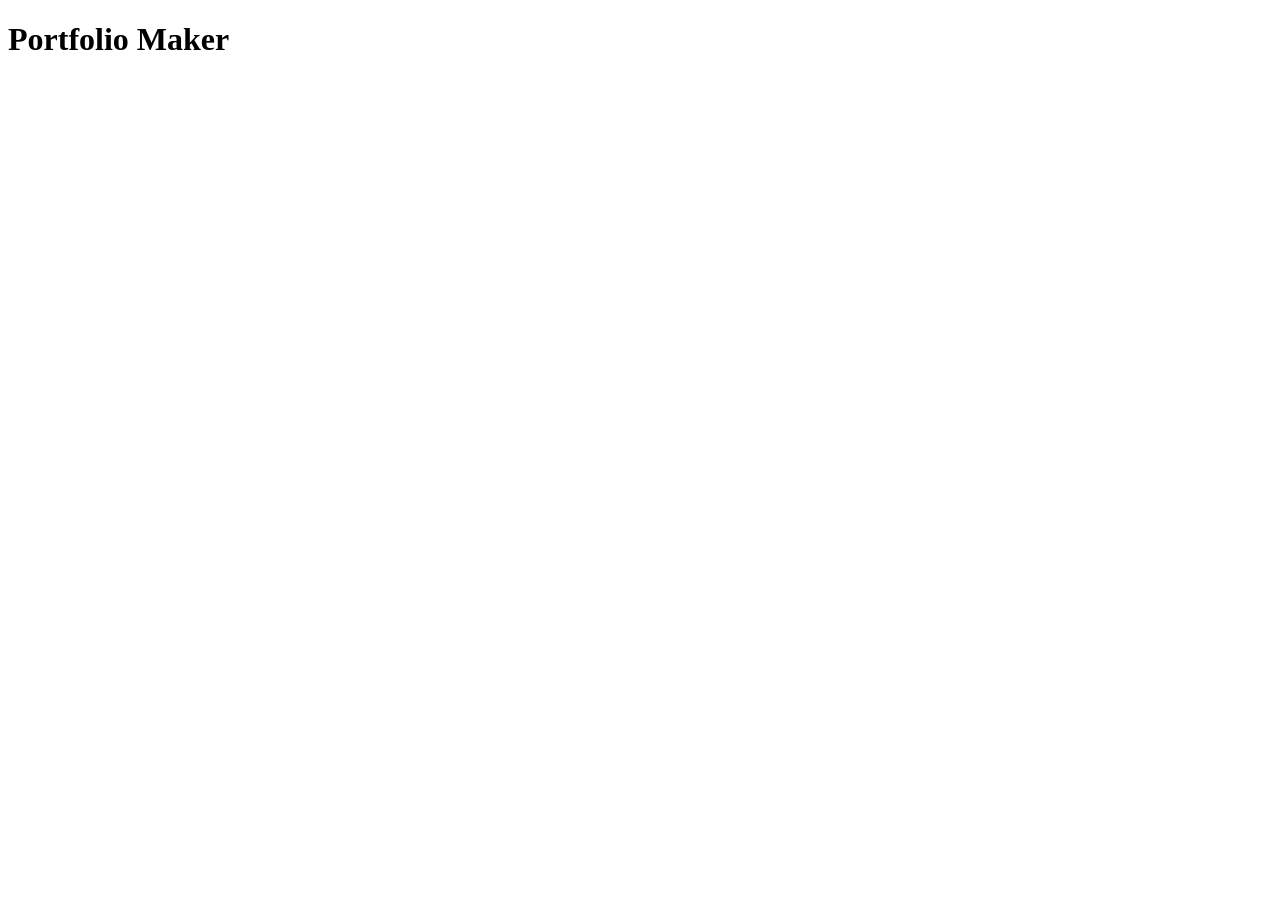
==== index.html @ 3121ae05 "Add portfolio input form" ====
<!DOCTYPE html>
<html lang="en">
<head>
    <meta charset="UTF-8">
    <meta name="viewport" content="width=device-width, initial-scale=1.0">
    <title>Portfolio Maker</title>
    <link rel="stylesheet" href="style.css">
</head>
<body>

<h1>Portfolio Maker</h1>

<script src="script.js"></script>
</body>
</html>
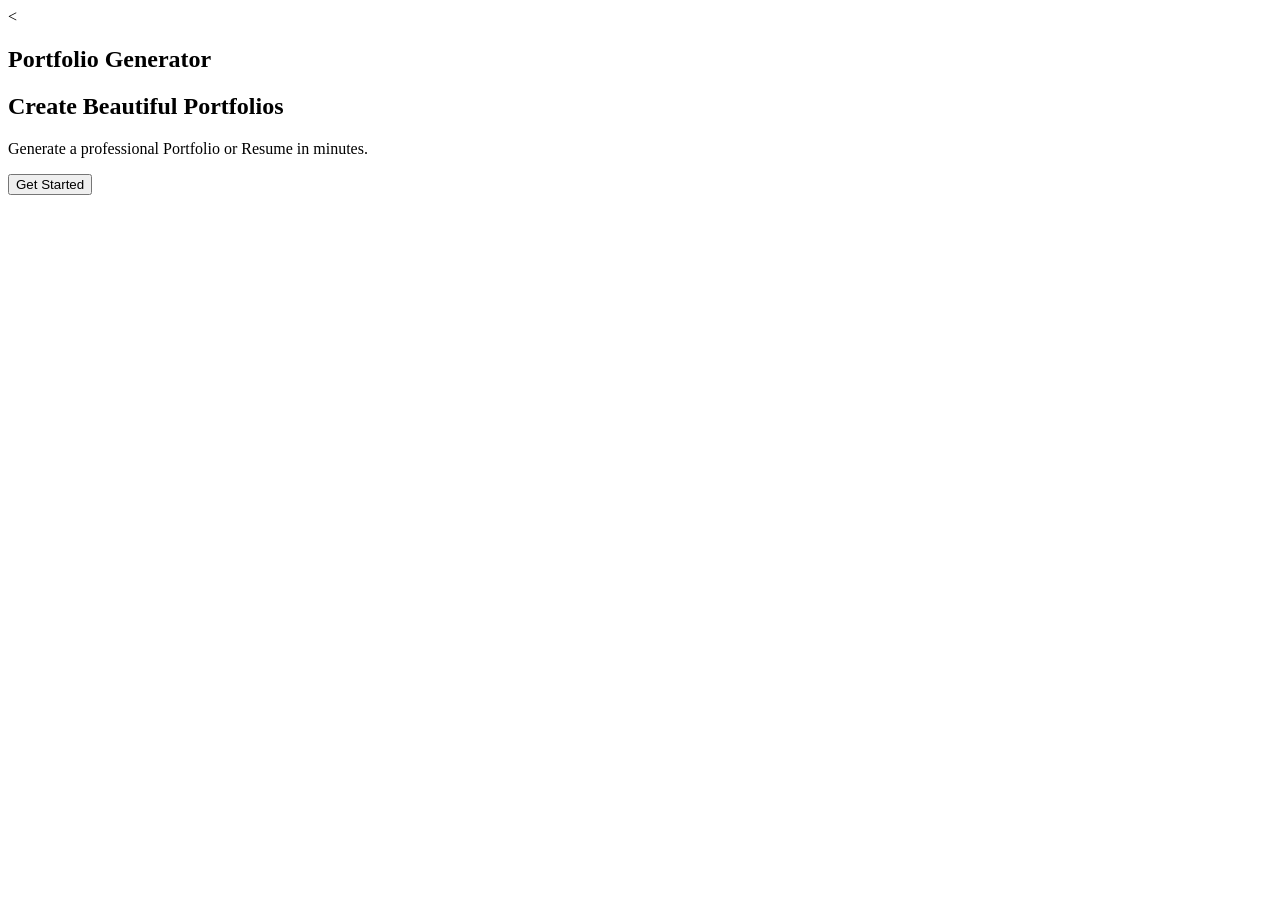
==== commit 31aeedd2: "Create landing page" ====
--- a/index.html
+++ b/index.html
@@ -1,15 +1,29 @@
-<!DOCTYPE html>
+<<!DOCTYPE html>
 <html lang="en">
 <head>
-    <meta charset="UTF-8">
-    <meta name="viewport" content="width=device-width, initial-scale=1.0">
-    <title>Portfolio Maker</title>
-    <link rel="stylesheet" href="style.css">
+<meta charset="UTF-8">
+<meta name="viewport"
+content="width=device-width, initial-scale=1.0">
+<title>Portfolio Generator</title>
+<link rel="stylesheet" href="css/style.css">
 </head>
 <body>
-
-<h1>Portfolio Maker</h1>
-
-<script src="script.js"></script>
+<nav>
+<h2>Portfolio Generator</h2>
+</nav>
+<section class="hero">
+<h1>Create Beautiful Portfolios</h1>
+<p>
+Generate a professional Portfolio or Resume in minutes.
+</p>
+<a href="#form">
+<button>
+Get Started
+</button>
+</a>
+</section>
+<section id="form">
+</section>
+<script src="js/app.js"></script>
 </body>
 </html>
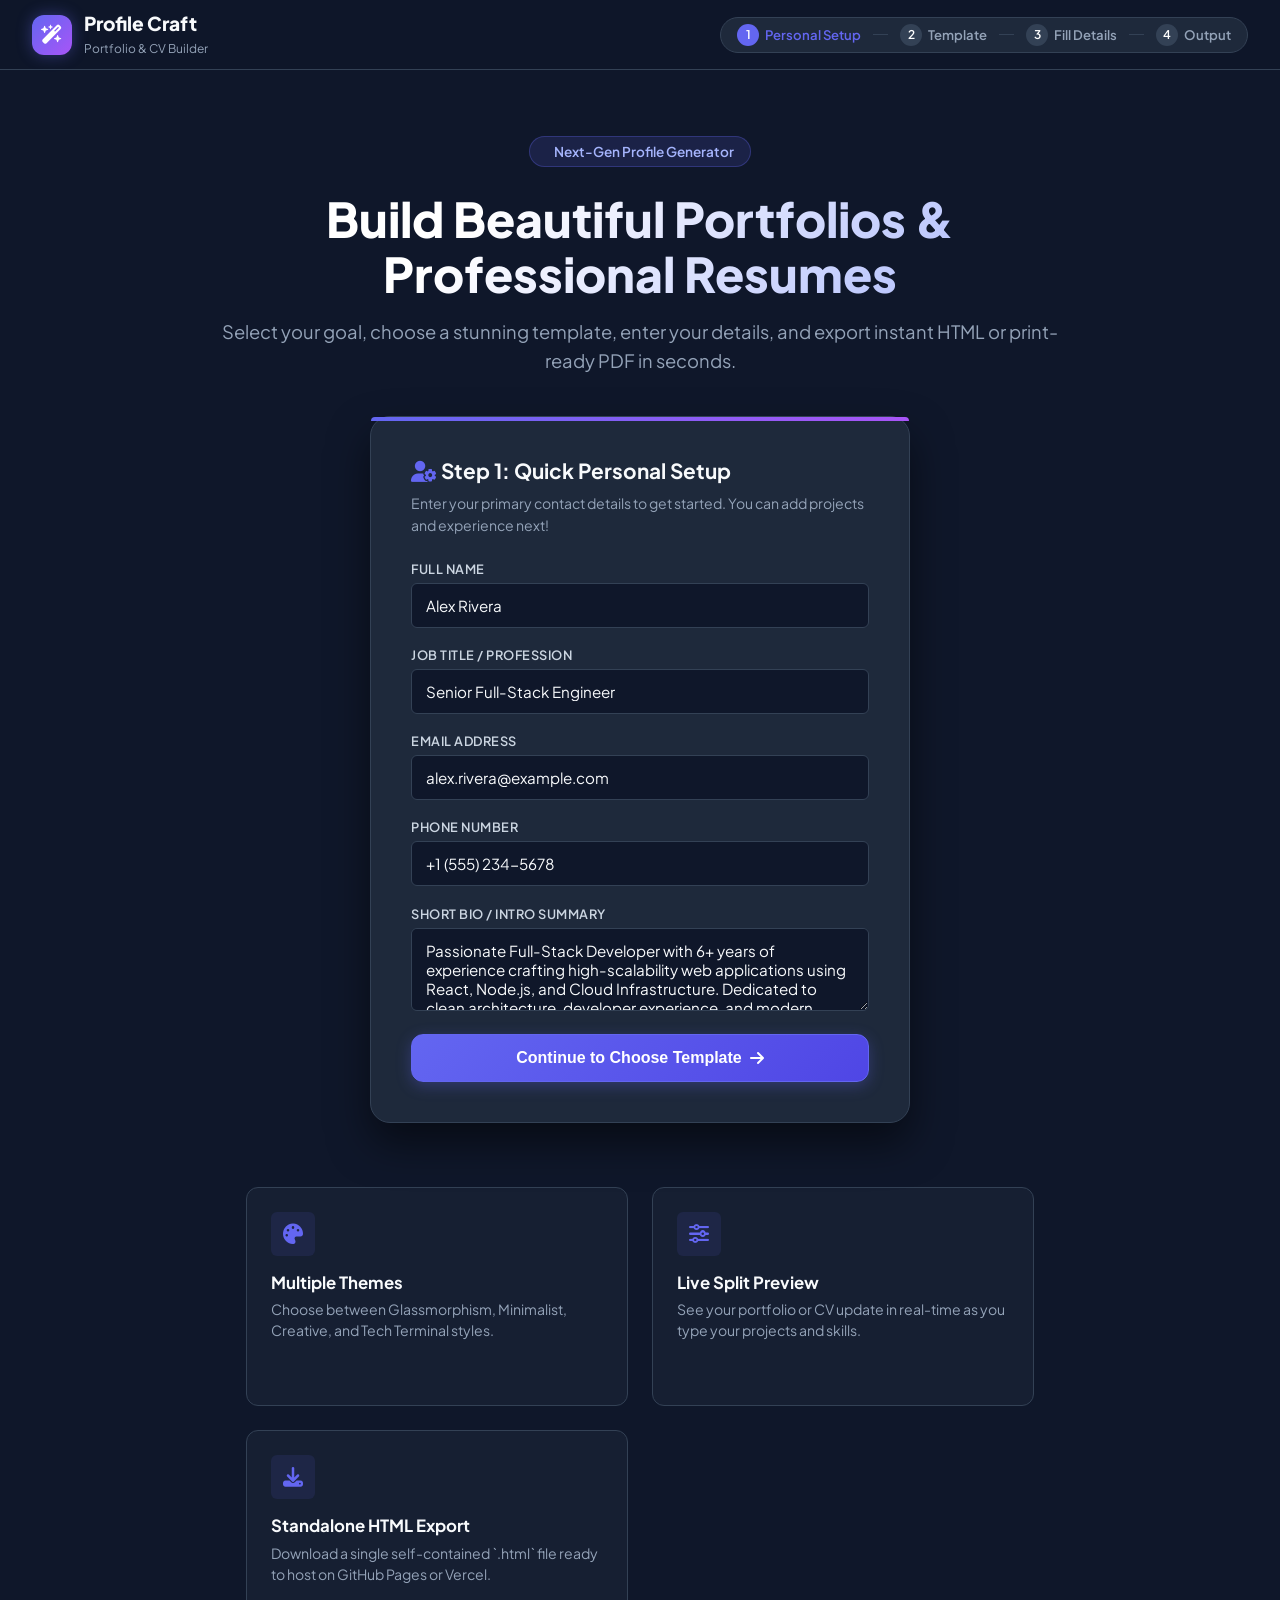
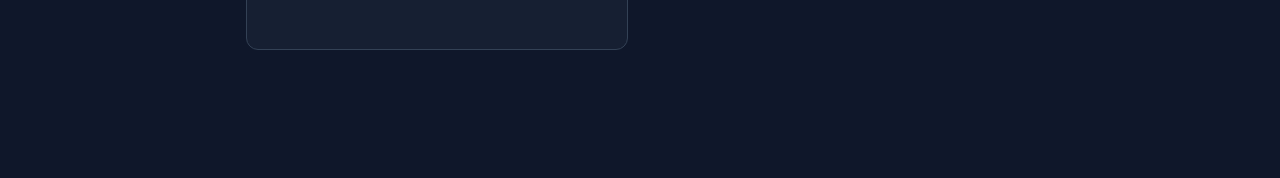
==== commit c0263707: "feat: implement builder interface with modular data sections, storage, and live preview functionalit" ====
--- a/index.html
+++ b/index.html
@@ -1,29 +1,133 @@
-<<!DOCTYPE html>
+<!DOCTYPE html>
 <html lang="en">
 <head>
-<meta charset="UTF-8">
-<meta name="viewport"
-content="width=device-width, initial-scale=1.0">
-<title>Portfolio Generator</title>
-<link rel="stylesheet" href="css/style.css">
+  <meta charset="UTF-8">
+  <meta name="viewport" content="width=device-width, initial-scale=1.0">
+  <title>Profile Craft - Create Portfolios & CVs</title>
+  
+  <link rel="preconnect" href="https://fonts.googleapis.com">
+  <link rel="preconnect" href="https://fonts.gstatic.com" crossorigin>
+  <link href="https://fonts.googleapis.com/css2?family=Plus+Jakarta+Sans:wght@400;600;700;800&family=Inter:wght@400;600;800&display=swap" rel="stylesheet">
+  <link rel="stylesheet" href="https://cdnjs.cloudflare.com/ajax/libs/font-awesome/6.4.0/css/all.min.css">
+  
+  <link rel="stylesheet" href="css/common.css">
+  <link rel="stylesheet" href="css/landing.css">
 </head>
 <body>
-<nav>
-<h2>Portfolio Generator</h2>
-</nav>
-<section class="hero">
-<h1>Create Beautiful Portfolios</h1>
-<p>
-Generate a professional Portfolio or Resume in minutes.
-</p>
-<a href="#form">
-<button>
-Get Started
-</button>
-</a>
-</section>
-<section id="form">
-</section>
-<script src="js/app.js"></script>
+
+  <!-- NAVBAR -->
+  <nav class="navbar">
+    <a href="index.html" class="nav-brand">
+      <div class="brand-icon"><i class="fa-solid fa-wand-magic-sparkles"></i></div>
+      <div class="brand-text">
+        <h1>Profile Craft</h1>
+        <span>Portfolio & CV Builder</span>
+      </div>
+    </a>
+
+    <div class="step-indicator">
+      <div class="step-item active"><span class="step-num">1</span> Personal Setup</div>
+      <div class="step-divider"></div>
+      <div class="step-item"><span class="step-num">2</span> Template</div>
+      <div class="step-divider"></div>
+      <div class="step-item"><span class="step-num">3</span> Fill Details</div>
+      <div class="step-divider"></div>
+      <div class="step-item"><span class="step-num">4</span> Output</div>
+    </div>
+  </nav>
+
+  <!-- HERO SECTION -->
+  <section class="landing-hero">
+    <div class="hero-badge"><i class="fa-solid fa-sparkles"></i> Next-Gen Profile Generator</div>
+    <h1>Build Beautiful Portfolios & Professional Resumes</h1>
+    <p>Select your goal, choose a stunning template, enter your details, and export instant HTML or print-ready PDF in seconds.</p>
+
+    <!-- QUICK LOGIN / INITIAL DATA CARD -->
+    <div class="login-card">
+      <h2><i class="fa-solid fa-user-gear" style="color:var(--primary);"></i> Step 1: Quick Personal Setup</h2>
+      <p>Enter your primary contact details to get started. You can add projects and experience next!</p>
+      
+      <form id="quickLoginForm">
+        <div class="form-group">
+          <label>Full Name</label>
+          <input type="text" id="loginName" class="form-control" placeholder="e.g. Alex Rivera" required>
+        </div>
+        
+        <div class="form-group">
+          <label>Job Title / Profession</label>
+          <input type="text" id="loginRole" class="form-control" placeholder="e.g. Senior Full-Stack Engineer" required>
+        </div>
+
+        <div class="row-2">
+          <div class="form-group">
+            <label>Email Address</label>
+            <input type="email" id="loginEmail" class="form-control" placeholder="alex@example.com" required>
+          </div>
+          <div class="form-group">
+            <label>Phone Number</label>
+            <input type="text" id="loginPhone" class="form-control" placeholder="+1 (555) 000-0000">
+          </div>
+        </div>
+
+        <div class="form-group">
+          <label>Short Bio / Intro Summary</label>
+          <textarea id="loginSummary" class="form-control" placeholder="Passionate developer building high-scalability web apps..." rows="3"></textarea>
+        </div>
+
+        <button type="submit" class="btn btn-primary btn-lg" style="width:100%;">
+          Continue to Choose Template <i class="fa-solid fa-arrow-right"></i>
+        </button>
+      </form>
+    </div>
+
+    <!-- FEATURES SHOWCASE -->
+    <div class="features-grid">
+      <div class="feature-card">
+        <div class="feature-icon"><i class="fa-solid fa-palette"></i></div>
+        <h3>Multiple Themes</h3>
+        <p>Choose between Glassmorphism, Minimalist, Creative, and Tech Terminal styles.</p>
+      </div>
+
+      <div class="feature-card">
+        <div class="feature-icon"><i class="fa-solid fa-sliders"></i></div>
+        <h3>Live Split Preview</h3>
+        <p>See your portfolio or CV update in real-time as you type your projects and skills.</p>
+      </div>
+
+      <div class="feature-card">
+        <div class="feature-icon"><i class="fa-solid fa-download"></i></div>
+        <h3>Standalone HTML Export</h3>
+        <p>Download a single self-contained `.html` file ready to host on GitHub Pages or Vercel.</p>
+      </div>
+    </div>
+  </section>
+
+  <!-- SCRIPTS -->
+  <script src="js/sample-data.js"></script>
+  <script src="js/storage.js"></script>
+  <script>
+    document.addEventListener('DOMContentLoaded', () => {
+      const profile = AppStorage.getProfile();
+      if (profile.personal) {
+        document.getElementById('loginName').value = profile.personal.fullName || '';
+        document.getElementById('loginRole').value = profile.personal.jobTitle || '';
+        document.getElementById('loginEmail').value = profile.personal.email || '';
+        document.getElementById('loginPhone').value = profile.personal.phone || '';
+        document.getElementById('loginSummary').value = profile.personal.summary || '';
+      }
+
+      document.getElementById('quickLoginForm').addEventListener('submit', (e) => {
+        e.preventDefault();
+        profile.personal.fullName = document.getElementById('loginName').value;
+        profile.personal.jobTitle = document.getElementById('loginRole').value;
+        profile.personal.email = document.getElementById('loginEmail').value;
+        profile.personal.phone = document.getElementById('loginPhone').value;
+        profile.personal.summary = document.getElementById('loginSummary').value;
+
+        AppStorage.saveProfile(profile);
+        window.location.href = 'choose.html';
+      });
+    });
+  </script>
 </body>
 </html>
--- a/css/common.css
+++ b/css/common.css
@@ -0,0 +1,196 @@
+/* ==========================================================================
+   COMMON SHARED STYLESHEET (css/common.css)
+   ========================================================================== */
+
+:root {
+  --bg-dark: #0f172a;
+  --bg-card: #1e293b;
+  --bg-card-hover: #334155;
+  --bg-input: #0f172a;
+  --border-color: #334155;
+  --border-focus: #6366f1;
+  --text-main: #f8fafc;
+  --text-muted: #94a3b8;
+  --primary: #6366f1;
+  --primary-hover: #4f46e5;
+  --accent: #10b981;
+  --danger: #ef4444;
+  --radius-sm: 6px;
+  --radius-md: 12px;
+  --radius-lg: 20px;
+  --font-main: 'Plus Jakarta Sans', system-ui, sans-serif;
+}
+
+* {
+  box-sizing: border-box;
+  margin: 0;
+  padding: 0;
+}
+
+body {
+  font-family: var(--font-main);
+  background-color: var(--bg-dark);
+  color: var(--text-main);
+  min-height: 100vh;
+  display: flex;
+  flex-direction: column;
+}
+
+/* Header Navbar */
+.navbar {
+  height: 70px;
+  background: rgba(15, 23, 42, 0.9);
+  backdrop-filter: blur(12px);
+  border-bottom: 1px solid var(--border-color);
+  display: flex;
+  align-items: center;
+  justify-content: space-between;
+  padding: 0 2rem;
+  position: sticky;
+  top: 0;
+  z-index: 100;
+}
+
+.nav-brand {
+  display: flex;
+  align-items: center;
+  gap: 12px;
+  text-decoration: none;
+  color: var(--text-main);
+}
+
+.brand-icon {
+  width: 40px;
+  height: 40px;
+  background: linear-gradient(135deg, #6366f1, #a855f7);
+  border-radius: var(--radius-md);
+  display: flex;
+  align-items: center;
+  justify-content: center;
+  font-size: 1.2rem;
+  color: #fff;
+  box-shadow: 0 0 15px rgba(99, 102, 241, 0.4);
+}
+
+.brand-text h1 {
+  font-size: 1.2rem;
+  font-weight: 800;
+  line-height: 1.2;
+}
+
+.brand-text span {
+  font-size: 0.75rem;
+  color: var(--text-muted);
+}
+
+/* Buttons */
+.btn {
+  padding: 10px 20px;
+  font-size: 0.9rem;
+  font-weight: 600;
+  border-radius: var(--radius-sm);
+  border: 1px solid var(--border-color);
+  background: var(--bg-card);
+  color: var(--text-main);
+  cursor: pointer;
+  display: inline-flex;
+  align-items: center;
+  justify-content: center;
+  gap: 8px;
+  text-decoration: none;
+  transition: all 0.2s ease;
+}
+
+.btn:hover {
+  background: var(--bg-card-hover);
+  border-color: #475569;
+}
+
+.btn-primary {
+  background: linear-gradient(135deg, var(--primary), #4f46e5);
+  border-color: var(--primary);
+  color: #fff;
+  box-shadow: 0 4px 15px rgba(99, 102, 241, 0.3);
+}
+
+.btn-primary:hover {
+  filter: brightness(1.1);
+  transform: translateY(-2px);
+}
+
+.btn-accent {
+  background: linear-gradient(135deg, var(--accent), #059669);
+  border-color: var(--accent);
+  color: #fff;
+  box-shadow: 0 4px 15px rgba(16, 185, 129, 0.3);
+}
+
+.btn-accent:hover {
+  filter: brightness(1.1);
+  transform: translateY(-2px);
+}
+
+.btn-lg {
+  padding: 14px 28px;
+  font-size: 1rem;
+  border-radius: var(--radius-md);
+}
+
+.btn-sm {
+  padding: 6px 12px;
+  font-size: 0.8rem;
+}
+
+/* Step Progress Indicator */
+.step-indicator {
+  display: flex;
+  align-items: center;
+  gap: 12px;
+  background: var(--bg-card);
+  padding: 6px 16px;
+  border-radius: 30px;
+  border: 1px solid var(--border-color);
+}
+
+.step-item {
+  display: flex;
+  align-items: center;
+  gap: 6px;
+  font-size: 0.82rem;
+  color: var(--text-muted);
+  font-weight: 600;
+}
+
+.step-item.active {
+  color: var(--primary);
+}
+
+.step-item.completed {
+  color: var(--accent);
+}
+
+.step-num {
+  width: 22px;
+  height: 22px;
+  border-radius: 50%;
+  background: var(--border-color);
+  color: #fff;
+  display: flex;
+  align-items: center;
+  justify-content: center;
+  font-size: 0.75rem;
+}
+
+.step-item.active .step-num {
+  background: var(--primary);
+}
+
+.step-item.completed .step-num {
+  background: var(--accent);
+}
+
+.step-divider {
+  width: 15px;
+  height: 1px;
+  background: var(--border-color);
+}
--- a/css/landing.css
+++ b/css/landing.css
@@ -0,0 +1,153 @@
+/* ==========================================================================
+   LANDING & LOGIN PAGE STYLESHEET (css/landing.css)
+   ========================================================================== */
+
+.landing-hero {
+  padding: 4rem 2rem;
+  text-align: center;
+  max-width: 900px;
+  margin: 0 auto;
+  position: relative;
+}
+
+.hero-badge {
+  display: inline-flex;
+  align-items: center;
+  gap: 8px;
+  background: rgba(99, 102, 241, 0.15);
+  color: #a5b4fc;
+  border: 1px solid rgba(99, 102, 241, 0.3);
+  padding: 6px 16px;
+  border-radius: 30px;
+  font-size: 0.85rem;
+  font-weight: 600;
+  margin-bottom: 1.5rem;
+}
+
+.landing-hero h1 {
+  font-size: 3rem;
+  font-weight: 800;
+  line-height: 1.15;
+  margin-bottom: 1rem;
+  background: linear-gradient(135deg, #ffffff 30%, #a5b4fc 100%);
+  -webkit-background-clip: text;
+  -webkit-text-fill-color: transparent;
+}
+
+.landing-hero p {
+  font-size: 1.15rem;
+  color: var(--text-muted);
+  line-height: 1.6;
+  margin-bottom: 2.5rem;
+}
+
+/* Login / Quick Start Card */
+.login-card {
+  background: var(--bg-card);
+  border: 1px solid var(--border-color);
+  border-radius: var(--radius-lg);
+  padding: 2.5rem;
+  max-width: 540px;
+  margin: 0 auto 4rem auto;
+  box-shadow: 0 20px 40px rgba(0, 0, 0, 0.5);
+  text-align: left;
+  position: relative;
+}
+
+.login-card::before {
+  content: '';
+  position: absolute;
+  top: 0;
+  left: 0;
+  right: 0;
+  height: 4px;
+  background: linear-gradient(90deg, var(--primary), #a855f7);
+  border-radius: var(--radius-lg) var(--radius-lg) 0 0;
+}
+
+.login-card h2 {
+  font-size: 1.3rem;
+  font-weight: 700;
+  margin-bottom: 0.5rem;
+}
+
+.login-card p {
+  font-size: 0.88rem;
+  color: var(--text-muted);
+  margin-bottom: 1.5rem;
+}
+
+.form-group {
+  margin-bottom: 1.2rem;
+}
+
+.form-group label {
+  display: block;
+  font-size: 0.8rem;
+  font-weight: 600;
+  color: #cbd5e1;
+  margin-bottom: 6px;
+  text-transform: uppercase;
+  letter-spacing: 0.04em;
+}
+
+.form-control {
+  width: 100%;
+  padding: 12px 14px;
+  background: var(--bg-input);
+  border: 1px solid var(--border-color);
+  border-radius: var(--radius-sm);
+  color: var(--text-main);
+  font-family: inherit;
+  font-size: 0.95rem;
+  transition: border-color 0.2s;
+}
+
+.form-control:focus {
+  outline: none;
+  border-color: var(--border-focus);
+  box-shadow: 0 0 0 2px rgba(99, 102, 241, 0.2);
+}
+
+/* Features Grid */
+.features-grid {
+  display: grid;
+  grid-template-columns: repeat(auto-fit, minmax(250px, 1fr));
+  gap: 1.5rem;
+  max-width: 1000px;
+  margin: 0 auto 4rem auto;
+  padding: 0 1.5rem;
+}
+
+.feature-card {
+  background: rgba(30, 41, 59, 0.5);
+  border: 1px solid var(--border-color);
+  border-radius: var(--radius-md);
+  padding: 1.5rem;
+  text-align: left;
+}
+
+.feature-icon {
+  width: 44px;
+  height: 44px;
+  background: rgba(99, 102, 241, 0.1);
+  color: var(--primary);
+  border-radius: var(--radius-sm);
+  display: flex;
+  align-items: center;
+  justify-content: center;
+  font-size: 1.25rem;
+  margin-bottom: 1rem;
+}
+
+.feature-card h3 {
+  font-size: 1.05rem;
+  font-weight: 700;
+  margin-bottom: 0.4rem;
+}
+
+.feature-card p {
+  font-size: 0.88rem;
+  color: var(--text-muted);
+  line-height: 1.5;
+}
